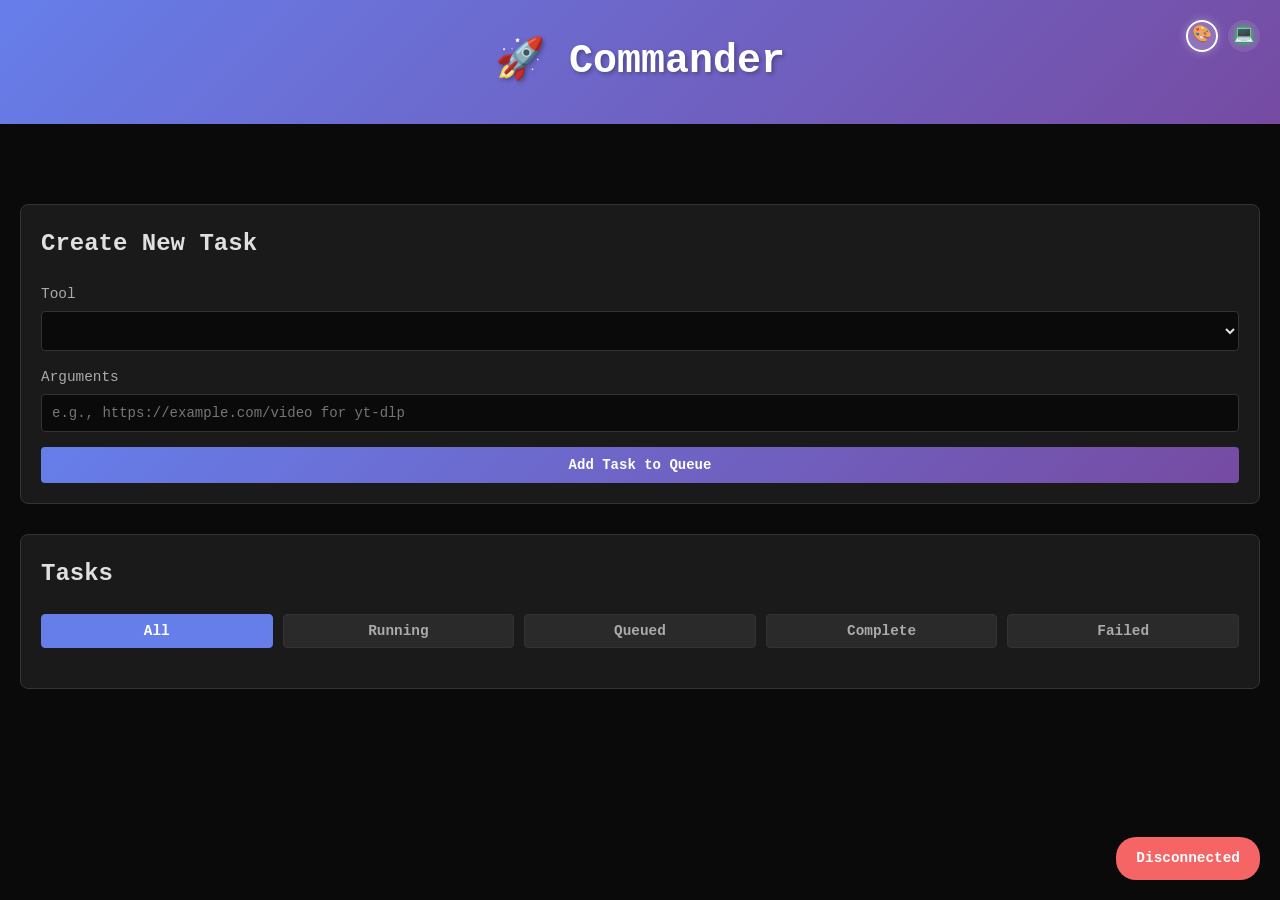
==== web/static/index.html @ 6e7896b5 "Gemini web refactor" ====
<!DOCTYPE html>
<html lang="en">
<head>
    <meta charset="UTF-8">
    <meta name="viewport" content="width=device-width, initial-scale=1.0">
    <title>Commander - CLI Tool Manager</title>
    <link rel="stylesheet" href="style.css">
</head>
<body>
    <header>
        <div class="theme-selector">
            <div class="theme-icon default active" data-theme="default" title="Default Theme">🎨</div>
            <div class="theme-icon terminal" data-theme="terminal" title="Terminal Theme">💻</div>
        </div>
        <h1>🚀 Commander</h1>
    </header>

    <div class="container">
        <div class="stats-grid" id="stats">
            <!-- Stats will be populated here -->
        </div>

        <div class="create-task">
            <h2 style="margin-bottom: 20px;">Create New Task</h2>
            <form id="taskForm">
                <div class="form-group">
                    <label for="tool">Tool</label>
                    <select id="tool" name="tool" required>
                        <!-- Options will be populated dynamically -->
                    </select>
                </div>
                <div class="form-group">
                    <label for="args">Arguments</label>
                    <input type="text" id="args" name="args" placeholder="e.g., https://example.com/video for yt-dlp">
                </div>
                <button type="submit">Add Task to Queue</button>
            </form>
        </div>

        <div class="tasks-container">
            <h2 style="margin-bottom: 20px;">Tasks</h2>
            <div class="task-filters">
                <button class="filter-btn active" data-filter="all">All</button>
                <button class="filter-btn" data-filter="running">Running</button>
                <button class="filter-btn" data-filter="queued">Queued</button>
                <button class="filter-btn" data-filter="complete">Complete</button>
                <button class="filter-btn" data-filter="failed">Failed</button>
            </div>
            <div class="task-list" id="taskList">
                <!-- Tasks will be populated here -->
            </div>
        </div>
    </div>

    <div class="connection-status disconnected" id="connectionStatus">
        Disconnected
    </div>

    <script src="/app.js"></script>
</body>
</html>
---- web/static/style.css ----
:root {
            --primary-bg: #0a0a0a;
            --secondary-bg: #1a1a1a;
            --tertiary-bg: #2a2a2a;
            --text-primary: #e0e0e0;
            --text-secondary: #aaa;
            --text-muted: #666;
            --accent-color: #667eea;
            --accent-secondary: #764ba2;
            --border-color: #333;
            --border-hover: #667eea;
            --terminal-green: #00ff00;
            --terminal-bg: #001100;
            --terminal-text: #00cc00;
            --terminal-bright: #00ff00;
        }

        [data-theme="terminal"] {
            --primary-bg: #000000;
            --secondary-bg: #001100;
            --tertiary-bg: #002200;
            --text-primary: #00ff00;
            --text-secondary: #00cc00;
            --text-muted: #008800;
            --accent-color: #00aa00;
            --accent-secondary: #008800;
            --border-color: #004400;
            --border-hover: #00cc00;
        }

        * {
            margin: 0;
            padding: 0;
            box-sizing: border-box;
        }

        body {
            font-family: 'Monaco', 'Courier New', monospace;
            background: var(--primary-bg);
            color: var(--text-primary);
            line-height: 1.6;
            position: relative;
        }

        body[data-theme="terminal"]::before {
            content: '';
            position: fixed;
            top: 0;
            left: 0;
            right: 0;
            bottom: 0;
            background: 
                repeating-linear-gradient(
                    0deg,
                    transparent,
                    transparent 2px,
                    rgba(0, 255, 0, 0.03) 2px,
                    rgba(0, 255, 0, 0.03) 4px
                );
            pointer-events: none;
            z-index: 1000;
        }

        body[data-theme="terminal"]::after {
            content: '';
            position: fixed;
            top: 0;
            left: 0;
            right: 0;
            bottom: 0;
            background: 
                radial-gradient(
                    ellipse at center,
                    rgba(0, 255, 0, 0.1) 0%,
                    rgba(0, 255, 0, 0.05) 40%,
                    transparent 70%
                );
            pointer-events: none;
            z-index: 999;
            animation: flicker 0.15s infinite linear alternate;
        }

        @keyframes flicker {
            0% { opacity: 0.97; }
            100% { opacity: 1; }
        }

        .container {
            max-width: 1400px;
            margin: 0 auto;
            padding: 20px;
        }

        header {
            background: linear-gradient(135deg, var(--accent-color) 0%, var(--accent-secondary) 100%);
            padding: 30px 0;
            margin-bottom: 30px;
            position: relative;
        }

        .theme-selector {
            position: absolute;
            top: 20px;
            right: 20px;
            display: flex;
            gap: 10px;
            z-index: 1001;
        }

        .theme-icon {
            width: 32px;
            height: 32px;
            border-radius: 50%;
            border: 2px solid transparent;
            cursor: pointer;
            display: flex;
            align-items: center;
            justify-content: center;
            font-size: 16px;
            transition: all 0.3s ease;
            background: rgba(255, 255, 255, 0.1);
            backdrop-filter: blur(10px);
        }

        .theme-icon:hover {
            transform: scale(1.1);
            border-color: rgba(255, 255, 255, 0.5);
        }

        .theme-icon.active {
            border-color: #ffffff;
            background: rgba(255, 255, 255, 0.2);
            box-shadow: 0 0 10px rgba(255, 255, 255, 0.3);
        }

        .theme-icon.default {
            color: #667eea;
        }

        .theme-icon.terminal {
            color: #00ff00;
            text-shadow: 0 0 5px #00ff00;
        }

        h1 {
            text-align: center;
            font-size: 2.5em;
            color: white;
            text-shadow: 2px 2px 4px rgba(0,0,0,0.3);
        }

        .stats-grid {
            display: grid;
            grid-template-columns: repeat(auto-fit, minmax(200px, 1fr));
            gap: 20px;
            margin-bottom: 30px;
        }

        .stat-card {
            background: var(--secondary-bg);
            border: 1px solid var(--border-color);
            border-radius: 8px;
            padding: 20px;
            text-align: center;
        }

        .stat-card h3 {
            color: var(--text-muted);
            font-size: 0.9em;
            text-transform: uppercase;
            margin-bottom: 10px;
        }

        .stat-value {
            font-size: 2em;
            font-weight: bold;
            color: var(--accent-color);
        }

        .create-task {
            background: var(--secondary-bg);
            border: 1px solid var(--border-color);
            border-radius: 8px;
            padding: 20px;
            margin-bottom: 30px;
        }

        .form-group {
            margin-bottom: 15px;
        }

        label {
            display: block;
            margin-bottom: 5px;
            color: var(--text-secondary);
            font-size: 0.9em;
        }

        select, input, button {
            width: 100%;
            padding: 10px;
            background: var(--primary-bg);
            border: 1px solid var(--border-color);
            border-radius: 4px;
            color: var(--text-primary);
            font-size: 14px;
            font-family: inherit;
        }

        select:focus, input:focus {
            outline: none;
            border-color: var(--border-hover);
            box-shadow: 0 0 5px rgba(0, 255, 0, 0.3);
        }

        button {
            background: linear-gradient(135deg, var(--accent-color) 0%, var(--accent-secondary) 100%);
            border: none;
            color: white;
            cursor: pointer;
            font-weight: bold;
            transition: transform 0.2s, box-shadow 0.2s;
        }

        button:hover {
            transform: translateY(-2px);
            box-shadow: 0 5px 15px rgba(102, 126, 234, 0.4);
        }

        button:active {
            transform: translateY(0);
        }

        .tasks-container {
            background: var(--secondary-bg);
            border: 1px solid var(--border-color);
            border-radius: 8px;
            padding: 20px;
        }

        .task-filters {
            display: flex;
            gap: 10px;
            margin-bottom: 20px;
        }

        .filter-btn {
            padding: 8px 16px;
            background: var(--tertiary-bg);
            border: 1px solid var(--border-color);
            border-radius: 4px;
            color: var(--text-secondary);
            cursor: pointer;
            font-size: 0.9em;
            transition: all 0.2s;
            font-family: inherit;
        }

        .filter-btn:hover {
            background: var(--border-color);
            color: var(--text-primary);
        }

        .filter-btn.active {
            background: var(--accent-color);
            border-color: var(--accent-color);
            color: white;
        }

        .task-list {
            max-height: 600px;
            overflow-y: auto;
        }

        .task-item {
            background: var(--primary-bg);
            border: 1px solid var(--border-color);
            border-radius: 6px;
            padding: 15px;
            margin-bottom: 15px;
            transition: all 0.3s;
        }

        .task-actions button {
            background: #f56565;
            color: white;
            border: none;
            padding: 5px 10px;
            border-radius: 4px;
            cursor: pointer;
            font-size: 0.8em;
            transition: background 0.2s;
        }

        .task-actions button:hover {
            background: #e53e3e;
        }

        .task-item:hover {
            border-color: var(--border-hover);
            box-shadow: 0 0 10px rgba(102, 126, 234, 0.2);
        }

        .task-header {
            display: flex;
            justify-content: space-between;
            align-items: center;
            margin-bottom: 10px;
        }

        .task-tool {
            background: var(--accent-color);
            color: white;
            padding: 2px 8px;
            border-radius: 4px;
            font-size: 0.85em;
            font-weight: bold;
        }

        .task-status {
            padding: 2px 8px;
            border-radius: 4px;
            font-size: 0.85em;
            font-weight: bold;
        }

        .status-queued { background: #4a5568; color: white; }
        .status-running { background: #3182ce; color: white; animation: pulse 2s infinite; }
        .status-complete { background: #48bb78; color: white; }
        .status-failed { background: #f56565; color: white; }
        .status-canceled { background: #ed8936; color: white; }

        @keyframes pulse {
            0%, 100% { opacity: 1; }
            50% { opacity: 0.7; }
        }

        .task-command {
            font-family: 'Monaco', 'Courier New', monospace;
            background: var(--tertiary-bg);
            padding: 8px;
            border-radius: 4px;
            margin: 10px 0;
            font-size: 0.9em;
            color: var(--accent-color);
            word-break: break-all;
        }

        .task-output {
            max-height: 200px;
            overflow-y: auto;
            background: var(--primary-bg);
            border: 1px solid var(--border-color);
            border-radius: 4px;
            padding: 10px;
            margin-top: 10px;
            font-family: 'Monaco', 'Courier New', monospace;
            font-size: 0.85em;
            line-height: 1.4;
        }

        .output-line {
            margin-bottom: 2px;
            white-space: pre-wrap;
        }

        .output-line.error {
            color: #f56565;
        }

        .connection-status {
            position: fixed;
            bottom: 20px;
            right: 20px;
            padding: 10px 20px;
            border-radius: 20px;
            font-size: 0.9em;
            font-weight: bold;
            transition: all 0.3s;
        }

        .connection-status.connected {
            background: #48bb78;
            color: white;
        }

        .connection-status.disconnected {
            background: #f56565;
            color: white;
        }

        ::-webkit-scrollbar {
            width: 8px;
            height: 8px;
        }

        ::-webkit-scrollbar-track {
            background: var(--secondary-bg);
        }

        ::-webkit-scrollbar-thumb {
            background: var(--border-color);
            border-radius: 4px;
        }

        ::-webkit-scrollbar-thumb:hover {
            background: var(--text-muted);
        }
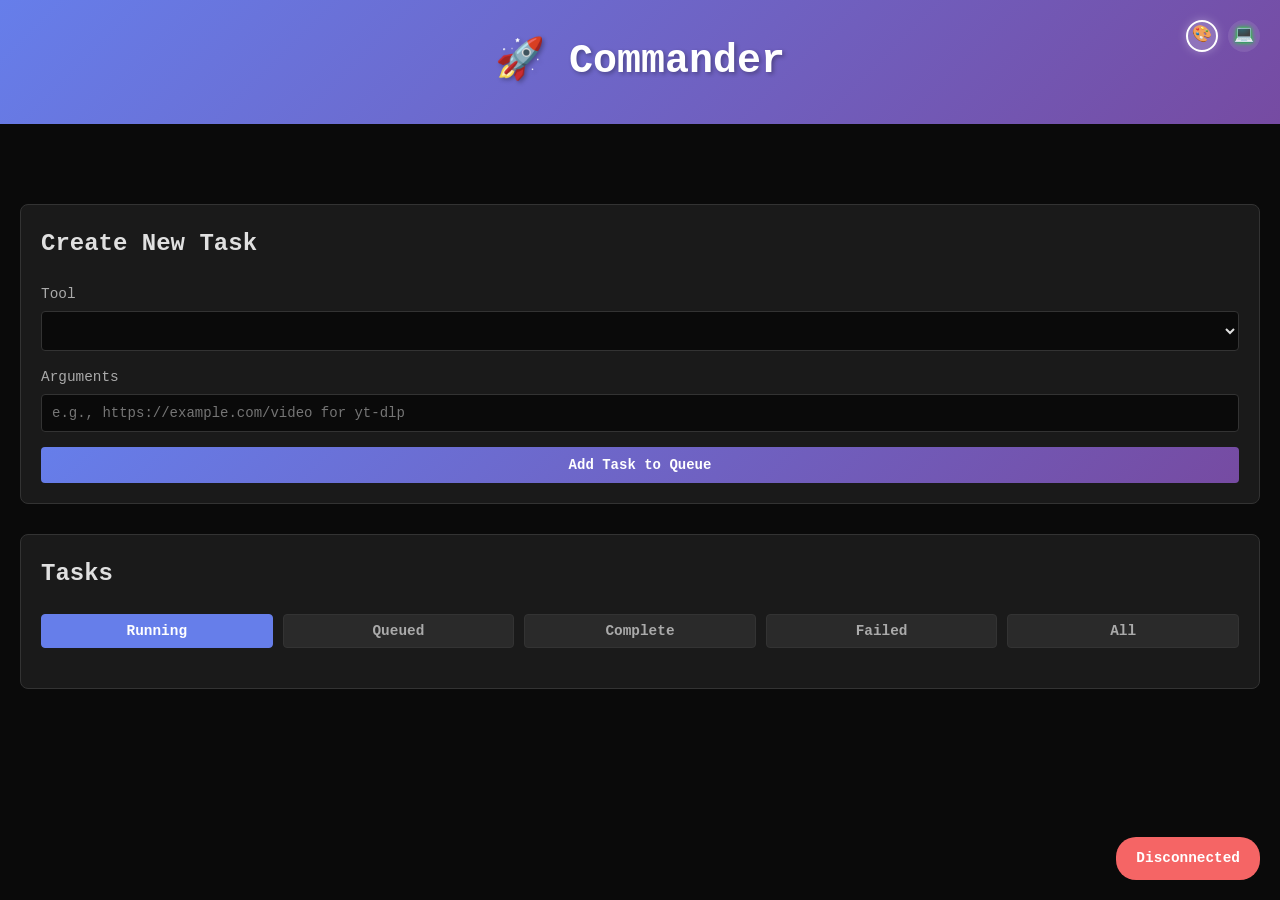
==== commit d9f92a9c: "Update task filter default to 'running' and enhance task creation notification" ====
--- a/web/static/index.html
+++ b/web/static/index.html
@@ -4,6 +4,7 @@
     <meta charset="UTF-8">
     <meta name="viewport" content="width=device-width, initial-scale=1.0">
     <title>Commander - CLI Tool Manager</title>
+    <link rel="icon" href="data:image/svg+xml,<svg xmlns=%22http://www.w3.org/2000/svg%22 viewBox=%220 0 100 100%22><text y=%22.9em%22 font-size=%2290%22>🚀</text></svg>">
     <link rel="stylesheet" href="style.css">
 </head>
 <body>
@@ -40,11 +41,11 @@
         <div class="tasks-container">
             <h2 style="margin-bottom: 20px;">Tasks</h2>
             <div class="task-filters">
-                <button class="filter-btn active" data-filter="all">All</button>
-                <button class="filter-btn" data-filter="running">Running</button>
+                <button class="filter-btn active" data-filter="running">Running</button>
                 <button class="filter-btn" data-filter="queued">Queued</button>
                 <button class="filter-btn" data-filter="complete">Complete</button>
                 <button class="filter-btn" data-filter="failed">Failed</button>
+                <button class="filter-btn" data-filter="all">All</button>
             </div>
             <div class="task-list" id="taskList">
                 <!-- Tasks will be populated here -->
@@ -56,6 +57,8 @@
         Disconnected
     </div>
 
+    <div class="notification-container" id="notificationContainer"></div>
+
     <script src="/app.js"></script>
 </body>
 </html>
--- a/web/static/style.css
+++ b/web/static/style.css
@@ -296,6 +296,40 @@
             background: #e53e3e;
         }
 
+        .notification-container {
+            position: fixed;
+            top: 20px;
+            right: 20px;
+            z-index: 1002;
+            display: flex;
+            flex-direction: column;
+            gap: 10px;
+        }
+
+        .notification {
+            background: #f56565;
+            color: white;
+            padding: 15px 20px;
+            border-radius: 8px;
+            box-shadow: 0 5px 15px rgba(0,0,0,0.3);
+            opacity: 0;
+            transform: translateX(100%);
+            transition: all 0.5s ease;
+        }
+
+        .notification.show {
+            opacity: 1;
+            transform: translateX(0);
+        }
+
+        .notification.error {
+            background: #f56565;
+        }
+
+        .notification.success {
+            background: #48bb78;
+        }
+
         .task-item:hover {
             border-color: var(--border-hover);
             box-shadow: 0 0 10px rgba(102, 126, 234, 0.2);
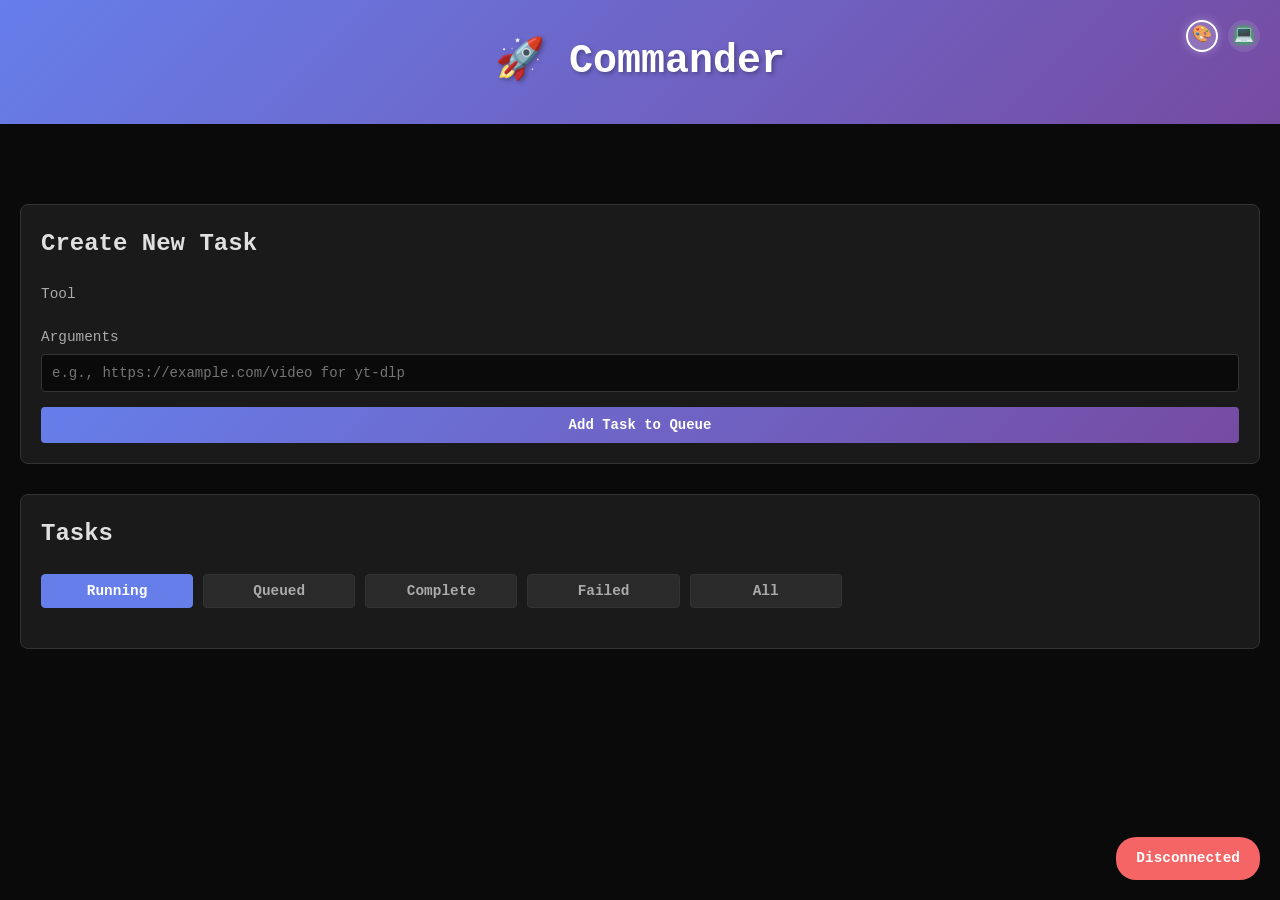
==== commit 1fd240a2: "Refactor tool selection to use buttons instead of a dropdown and update styles for better UI consist" ====
--- a/web/static/index.html
+++ b/web/static/index.html
@@ -25,10 +25,11 @@
             <h2 style="margin-bottom: 20px;">Create New Task</h2>
             <form id="taskForm">
                 <div class="form-group">
-                    <label for="tool">Tool</label>
-                    <select id="tool" name="tool" required>
-                        <!-- Options will be populated dynamically -->
-                    </select>
+                    <label>Tool</label>
+                    <div id="tool-buttons" class="tool-buttons">
+                        <!-- Tool buttons will be populated dynamically -->
+                    </div>
+                    <input type="hidden" id="tool" name="tool" required>
                 </div>
                 <div class="form-group">
                     <label for="args">Arguments</label>
--- a/web/static/style.css
+++ b/web/static/style.css
@@ -1,442 +1,507 @@
 :root {
-            --primary-bg: #0a0a0a;
-            --secondary-bg: #1a1a1a;
-            --tertiary-bg: #2a2a2a;
-            --text-primary: #e0e0e0;
-            --text-secondary: #aaa;
-            --text-muted: #666;
-            --accent-color: #667eea;
-            --accent-secondary: #764ba2;
-            --border-color: #333;
-            --border-hover: #667eea;
-            --terminal-green: #00ff00;
-            --terminal-bg: #001100;
-            --terminal-text: #00cc00;
-            --terminal-bright: #00ff00;
-        }
-
-        [data-theme="terminal"] {
-            --primary-bg: #000000;
-            --secondary-bg: #001100;
-            --tertiary-bg: #002200;
-            --text-primary: #00ff00;
-            --text-secondary: #00cc00;
-            --text-muted: #008800;
-            --accent-color: #00aa00;
-            --accent-secondary: #008800;
-            --border-color: #004400;
-            --border-hover: #00cc00;
-        }
-
-        * {
-            margin: 0;
-            padding: 0;
-            box-sizing: border-box;
-        }
-
-        body {
-            font-family: 'Monaco', 'Courier New', monospace;
-            background: var(--primary-bg);
-            color: var(--text-primary);
-            line-height: 1.6;
-            position: relative;
-        }
-
-        body[data-theme="terminal"]::before {
-            content: '';
-            position: fixed;
-            top: 0;
-            left: 0;
-            right: 0;
-            bottom: 0;
-            background: 
-                repeating-linear-gradient(
-                    0deg,
-                    transparent,
-                    transparent 2px,
-                    rgba(0, 255, 0, 0.03) 2px,
-                    rgba(0, 255, 0, 0.03) 4px
-                );
-            pointer-events: none;
-            z-index: 1000;
-        }
-
-        body[data-theme="terminal"]::after {
-            content: '';
-            position: fixed;
-            top: 0;
-            left: 0;
-            right: 0;
-            bottom: 0;
-            background: 
-                radial-gradient(
-                    ellipse at center,
-                    rgba(0, 255, 0, 0.1) 0%,
-                    rgba(0, 255, 0, 0.05) 40%,
-                    transparent 70%
-                );
-            pointer-events: none;
-            z-index: 999;
-            animation: flicker 0.15s infinite linear alternate;
-        }
-
-        @keyframes flicker {
-            0% { opacity: 0.97; }
-            100% { opacity: 1; }
-        }
-
-        .container {
-            max-width: 1400px;
-            margin: 0 auto;
-            padding: 20px;
-        }
-
-        header {
-            background: linear-gradient(135deg, var(--accent-color) 0%, var(--accent-secondary) 100%);
-            padding: 30px 0;
-            margin-bottom: 30px;
-            position: relative;
-        }
-
-        .theme-selector {
-            position: absolute;
-            top: 20px;
-            right: 20px;
-            display: flex;
-            gap: 10px;
-            z-index: 1001;
-        }
-
-        .theme-icon {
-            width: 32px;
-            height: 32px;
-            border-radius: 50%;
-            border: 2px solid transparent;
-            cursor: pointer;
-            display: flex;
-            align-items: center;
-            justify-content: center;
-            font-size: 16px;
-            transition: all 0.3s ease;
-            background: rgba(255, 255, 255, 0.1);
-            backdrop-filter: blur(10px);
-        }
-
-        .theme-icon:hover {
-            transform: scale(1.1);
-            border-color: rgba(255, 255, 255, 0.5);
-        }
-
-        .theme-icon.active {
-            border-color: #ffffff;
-            background: rgba(255, 255, 255, 0.2);
-            box-shadow: 0 0 10px rgba(255, 255, 255, 0.3);
-        }
-
-        .theme-icon.default {
-            color: #667eea;
-        }
-
-        .theme-icon.terminal {
-            color: #00ff00;
-            text-shadow: 0 0 5px #00ff00;
-        }
-
-        h1 {
-            text-align: center;
-            font-size: 2.5em;
-            color: white;
-            text-shadow: 2px 2px 4px rgba(0,0,0,0.3);
-        }
-
-        .stats-grid {
-            display: grid;
-            grid-template-columns: repeat(auto-fit, minmax(200px, 1fr));
-            gap: 20px;
-            margin-bottom: 30px;
-        }
-
-        .stat-card {
-            background: var(--secondary-bg);
-            border: 1px solid var(--border-color);
-            border-radius: 8px;
-            padding: 20px;
-            text-align: center;
-        }
-
-        .stat-card h3 {
-            color: var(--text-muted);
-            font-size: 0.9em;
-            text-transform: uppercase;
-            margin-bottom: 10px;
-        }
-
-        .stat-value {
-            font-size: 2em;
-            font-weight: bold;
-            color: var(--accent-color);
-        }
-
-        .create-task {
-            background: var(--secondary-bg);
-            border: 1px solid var(--border-color);
-            border-radius: 8px;
-            padding: 20px;
-            margin-bottom: 30px;
-        }
-
-        .form-group {
-            margin-bottom: 15px;
-        }
-
-        label {
-            display: block;
-            margin-bottom: 5px;
-            color: var(--text-secondary);
-            font-size: 0.9em;
-        }
-
-        select, input, button {
-            width: 100%;
-            padding: 10px;
-            background: var(--primary-bg);
-            border: 1px solid var(--border-color);
-            border-radius: 4px;
-            color: var(--text-primary);
-            font-size: 14px;
-            font-family: inherit;
-        }
-
-        select:focus, input:focus {
-            outline: none;
-            border-color: var(--border-hover);
-            box-shadow: 0 0 5px rgba(0, 255, 0, 0.3);
-        }
-
-        button {
-            background: linear-gradient(135deg, var(--accent-color) 0%, var(--accent-secondary) 100%);
-            border: none;
-            color: white;
-            cursor: pointer;
-            font-weight: bold;
-            transition: transform 0.2s, box-shadow 0.2s;
-        }
-
-        button:hover {
-            transform: translateY(-2px);
-            box-shadow: 0 5px 15px rgba(102, 126, 234, 0.4);
-        }
-
-        button:active {
-            transform: translateY(0);
-        }
-
-        .tasks-container {
-            background: var(--secondary-bg);
-            border: 1px solid var(--border-color);
-            border-radius: 8px;
-            padding: 20px;
-        }
-
-        .task-filters {
-            display: flex;
-            gap: 10px;
-            margin-bottom: 20px;
-        }
-
-        .filter-btn {
-            padding: 8px 16px;
-            background: var(--tertiary-bg);
-            border: 1px solid var(--border-color);
-            border-radius: 4px;
-            color: var(--text-secondary);
-            cursor: pointer;
-            font-size: 0.9em;
-            transition: all 0.2s;
-            font-family: inherit;
-        }
-
-        .filter-btn:hover {
-            background: var(--border-color);
-            color: var(--text-primary);
-        }
-
-        .filter-btn.active {
-            background: var(--accent-color);
-            border-color: var(--accent-color);
-            color: white;
-        }
-
-        .task-list {
-            max-height: 600px;
-            overflow-y: auto;
-        }
-
-        .task-item {
-            background: var(--primary-bg);
-            border: 1px solid var(--border-color);
-            border-radius: 6px;
-            padding: 15px;
-            margin-bottom: 15px;
-            transition: all 0.3s;
-        }
-
-        .task-actions button {
-            background: #f56565;
-            color: white;
-            border: none;
-            padding: 5px 10px;
-            border-radius: 4px;
-            cursor: pointer;
-            font-size: 0.8em;
-            transition: background 0.2s;
-        }
-
-        .task-actions button:hover {
-            background: #e53e3e;
-        }
-
-        .notification-container {
-            position: fixed;
-            top: 20px;
-            right: 20px;
-            z-index: 1002;
-            display: flex;
-            flex-direction: column;
-            gap: 10px;
-        }
-
-        .notification {
-            background: #f56565;
-            color: white;
-            padding: 15px 20px;
-            border-radius: 8px;
-            box-shadow: 0 5px 15px rgba(0,0,0,0.3);
-            opacity: 0;
-            transform: translateX(100%);
-            transition: all 0.5s ease;
-        }
-
-        .notification.show {
-            opacity: 1;
-            transform: translateX(0);
-        }
-
-        .notification.error {
-            background: #f56565;
-        }
-
-        .notification.success {
-            background: #48bb78;
-        }
-
-        .task-item:hover {
-            border-color: var(--border-hover);
-            box-shadow: 0 0 10px rgba(102, 126, 234, 0.2);
-        }
-
-        .task-header {
-            display: flex;
-            justify-content: space-between;
-            align-items: center;
-            margin-bottom: 10px;
-        }
-
-        .task-tool {
-            background: var(--accent-color);
-            color: white;
-            padding: 2px 8px;
-            border-radius: 4px;
-            font-size: 0.85em;
-            font-weight: bold;
-        }
-
-        .task-status {
-            padding: 2px 8px;
-            border-radius: 4px;
-            font-size: 0.85em;
-            font-weight: bold;
-        }
-
-        .status-queued { background: #4a5568; color: white; }
-        .status-running { background: #3182ce; color: white; animation: pulse 2s infinite; }
-        .status-complete { background: #48bb78; color: white; }
-        .status-failed { background: #f56565; color: white; }
-        .status-canceled { background: #ed8936; color: white; }
-
-        @keyframes pulse {
-            0%, 100% { opacity: 1; }
-            50% { opacity: 0.7; }
-        }
-
-        .task-command {
-            font-family: 'Monaco', 'Courier New', monospace;
-            background: var(--tertiary-bg);
-            padding: 8px;
-            border-radius: 4px;
-            margin: 10px 0;
-            font-size: 0.9em;
-            color: var(--accent-color);
-            word-break: break-all;
-        }
-
-        .task-output {
-            max-height: 200px;
-            overflow-y: auto;
-            background: var(--primary-bg);
-            border: 1px solid var(--border-color);
-            border-radius: 4px;
-            padding: 10px;
-            margin-top: 10px;
-            font-family: 'Monaco', 'Courier New', monospace;
-            font-size: 0.85em;
-            line-height: 1.4;
-        }
-
-        .output-line {
-            margin-bottom: 2px;
-            white-space: pre-wrap;
-        }
-
-        .output-line.error {
-            color: #f56565;
-        }
-
-        .connection-status {
-            position: fixed;
-            bottom: 20px;
-            right: 20px;
-            padding: 10px 20px;
-            border-radius: 20px;
-            font-size: 0.9em;
-            font-weight: bold;
-            transition: all 0.3s;
-        }
-
-        .connection-status.connected {
-            background: #48bb78;
-            color: white;
-        }
-
-        .connection-status.disconnected {
-            background: #f56565;
-            color: white;
-        }
-
-        ::-webkit-scrollbar {
-            width: 8px;
-            height: 8px;
-        }
-
-        ::-webkit-scrollbar-track {
-            background: var(--secondary-bg);
-        }
-
-        ::-webkit-scrollbar-thumb {
-            background: var(--border-color);
-            border-radius: 4px;
-        }
-
-        ::-webkit-scrollbar-thumb:hover {
-            background: var(--text-muted);
-        }+  --primary-bg: #0a0a0a;
+  --secondary-bg: #1a1a1a;
+  --tertiary-bg: #2a2a2a;
+  --text-primary: #e0e0e0;
+  --text-secondary: #aaa;
+  --text-muted: #666;
+  --accent-color: #667eea;
+  --accent-secondary: #764ba2;
+  --border-color: #333;
+  --border-hover: #667eea;
+  --terminal-green: #00ff00;
+  --terminal-bg: #001100;
+  --terminal-text: #00cc00;
+  --terminal-bright: #00ff00;
+}
+
+[data-theme="terminal"] {
+  --primary-bg: #000000;
+  --secondary-bg: #001100;
+  --tertiary-bg: #002200;
+  --text-primary: #00ff00;
+  --text-secondary: #00cc00;
+  --text-muted: #008800;
+  --accent-color: #00aa00;
+  --accent-secondary: #008800;
+  --border-color: #004400;
+  --border-hover: #00cc00;
+}
+
+* {
+  margin: 0;
+  padding: 0;
+  box-sizing: border-box;
+}
+
+body {
+  font-family: "Monaco", "Courier New", monospace;
+  background: var(--primary-bg);
+  color: var(--text-primary);
+  line-height: 1.6;
+  position: relative;
+}
+
+body[data-theme="terminal"]::before {
+  content: "";
+  position: fixed;
+  top: 0;
+  left: 0;
+  right: 0;
+  bottom: 0;
+  background: repeating-linear-gradient(
+    0deg,
+    transparent,
+    transparent 2px,
+    rgba(0, 255, 0, 0.03) 2px,
+    rgba(0, 255, 0, 0.03) 4px
+  );
+  pointer-events: none;
+  z-index: 1000;
+}
+
+body[data-theme="terminal"]::after {
+  content: "";
+  position: fixed;
+  top: 0;
+  left: 0;
+  right: 0;
+  bottom: 0;
+  background: radial-gradient(
+    ellipse at center,
+    rgba(0, 255, 0, 0.1) 0%,
+    rgba(0, 255, 0, 0.05) 40%,
+    transparent 70%
+  );
+  pointer-events: none;
+  z-index: 999;
+  animation: flicker 0.15s infinite linear alternate;
+}
+
+@keyframes flicker {
+  0% {
+    opacity: 0.97;
+  }
+  100% {
+    opacity: 1;
+  }
+}
+
+.container {
+  max-width: 1400px;
+  margin: 0 auto;
+  padding: 20px;
+}
+
+header {
+  background: linear-gradient(
+    135deg,
+    var(--accent-color) 0%,
+    var(--accent-secondary) 100%
+  );
+  padding: 30px 0;
+  margin-bottom: 30px;
+  position: relative;
+}
+
+.theme-selector {
+  position: absolute;
+  top: 20px;
+  right: 20px;
+  display: flex;
+  gap: 10px;
+  z-index: 1001;
+}
+
+.theme-icon {
+  width: 32px;
+  height: 32px;
+  border-radius: 50%;
+  border: 2px solid transparent;
+  cursor: pointer;
+  display: flex;
+  align-items: center;
+  justify-content: center;
+  font-size: 16px;
+  transition: all 0.3s ease;
+  background: rgba(255, 255, 255, 0.1);
+  backdrop-filter: blur(10px);
+}
+
+.theme-icon:hover {
+  transform: scale(1.1);
+  border-color: rgba(255, 255, 255, 0.5);
+}
+
+.theme-icon.active {
+  border-color: #ffffff;
+  background: rgba(255, 255, 255, 0.2);
+  box-shadow: 0 0 10px rgba(255, 255, 255, 0.3);
+}
+
+.theme-icon.default {
+  color: #667eea;
+}
+
+.theme-icon.terminal {
+  color: #00ff00;
+  text-shadow: 0 0 5px #00ff00;
+}
+
+h1 {
+  text-align: center;
+  font-size: 2.5em;
+  color: white;
+  text-shadow: 2px 2px 4px rgba(0, 0, 0, 0.3);
+}
+
+.stats-grid {
+  display: grid;
+  grid-template-columns: repeat(auto-fit, minmax(200px, 1fr));
+  gap: 20px;
+  margin-bottom: 30px;
+}
+
+.stat-card {
+  background: var(--secondary-bg);
+  border: 1px solid var(--border-color);
+  border-radius: 8px;
+  padding: 20px;
+  text-align: center;
+}
+
+.stat-card h3 {
+  color: var(--text-muted);
+  font-size: 0.9em;
+  text-transform: uppercase;
+  margin-bottom: 10px;
+}
+
+.stat-value {
+  font-size: 2em;
+  font-weight: bold;
+  color: var(--accent-color);
+}
+
+.create-task {
+  background: var(--secondary-bg);
+  border: 1px solid var(--border-color);
+  border-radius: 8px;
+  padding: 20px;
+  margin-bottom: 30px;
+}
+
+.form-group {
+  margin-bottom: 15px;
+}
+
+label {
+  display: block;
+  margin-bottom: 5px;
+  color: var(--text-secondary);
+  font-size: 0.9em;
+}
+
+input,
+button {
+  width: 100%;
+  padding: 10px;
+  background: var(--primary-bg);
+  border: 1px solid var(--border-color);
+  border-radius: 4px;
+  color: var(--text-primary);
+  font-size: 14px;
+  font-family: inherit;
+}
+
+input:focus {
+  outline: none;
+  border-color: var(--border-hover);
+  box-shadow: 0 0 5px rgba(0, 255, 0, 0.3);
+}
+
+button {
+  background: linear-gradient(
+    135deg,
+    var(--accent-color) 0%,
+    var(--accent-secondary) 100%
+  );
+  border: none;
+  color: white;
+  cursor: pointer;
+  font-weight: bold;
+  transition: transform 0.2s, box-shadow 0.2s;
+}
+
+button:hover {
+  transform: translateY(-2px);
+  box-shadow: 0 5px 15px rgba(102, 126, 234, 0.4);
+}
+
+button:active {
+  transform: translateY(0);
+}
+
+.tasks-container {
+  background: var(--secondary-bg);
+  border: 1px solid var(--border-color);
+  border-radius: 8px;
+  padding: 20px;
+}
+
+.task-filters,
+.tool-buttons {
+  display: flex;
+  gap: 10px;
+  margin-bottom: 20px;
+  flex-wrap: wrap;
+}
+
+.tool-buttons {
+  margin-bottom: 10px;
+}
+
+.filter-btn,
+.tool-btn {
+  padding: 8px 16px;
+  background: var(--tertiary-bg);
+  border: 1px solid var(--border-color);
+  border-radius: 4px;
+  color: var(--text-secondary);
+  cursor: pointer;
+  font-size: 0.9em;
+  transition: all 0.2s;
+  font-family: inherit;
+}
+
+.filter-btn {
+  width: 20ex;
+  text-align: center;
+}
+
+.tool-btn {
+  width: auto;
+}
+
+.filter-btn:hover,
+.tool-btn:hover {
+  background: var(--border-color);
+  color: var(--text-primary);
+  transform: none;
+  box-shadow: none;
+}
+
+.filter-btn.active,
+.tool-btn.active {
+  background: var(--accent-color);
+  border-color: var(--accent-color);
+  color: white;
+}
+
+.task-list {
+  max-height: 600px;
+  overflow-y: auto;
+}
+
+.task-item {
+  background: var(--primary-bg);
+  border: 1px solid var(--border-color);
+  border-radius: 6px;
+  padding: 15px;
+  margin-bottom: 15px;
+  transition: all 0.3s;
+}
+
+.task-actions button {
+  background: #f56565;
+  color: white;
+  border: none;
+  padding: 5px 10px;
+  border-radius: 4px;
+  cursor: pointer;
+  font-size: 0.8em;
+  transition: background 0.2s;
+  width: auto;
+}
+
+.task-actions button:hover {
+  background: #e53e3e;
+  transform: none;
+  box-shadow: none;
+}
+
+.notification-container {
+  position: fixed;
+  top: 20px;
+  right: 20px;
+  z-index: 1002;
+  display: flex;
+  flex-direction: column;
+  gap: 10px;
+}
+
+.notification {
+  background: #f56565;
+  color: white;
+  padding: 15px 20px;
+  border-radius: 8px;
+  box-shadow: 0 5px 15px rgba(0, 0, 0, 0.3);
+  opacity: 0;
+  transform: translateX(100%);
+  transition: all 0.5s ease;
+}
+
+.notification.show {
+  opacity: 1;
+  transform: translateX(0);
+}
+
+.notification.error {
+  background: #f56565;
+}
+
+.notification.success {
+  background: #48bb78;
+}
+
+.task-item:hover {
+  border-color: var(--border-hover);
+  box-shadow: 0 0 10px rgba(102, 126, 234, 0.2);
+}
+
+.task-header {
+  display: flex;
+  justify-content: space-between;
+  align-items: center;
+  margin-bottom: 10px;
+}
+
+.task-tool {
+  background: var(--accent-color);
+  color: white;
+  padding: 2px 8px;
+  border-radius: 4px;
+  font-size: 0.85em;
+  font-weight: bold;
+}
+
+.task-status {
+  padding: 2px 8px;
+  border-radius: 4px;
+  font-size: 0.85em;
+  font-weight: bold;
+}
+
+.status-queued {
+  background: #4a5568;
+  color: white;
+}
+.status-running {
+  background: #3182ce;
+  color: white;
+  animation: pulse 2s infinite;
+}
+.status-complete {
+  background: #48bb78;
+  color: white;
+}
+.status-failed {
+  background: #f56565;
+  color: white;
+}
+.status-canceled {
+  background: #ed8936;
+  color: white;
+}
+
+@keyframes pulse {
+  0%,
+  100% {
+    opacity: 1;
+  }
+  50% {
+    opacity: 0.7;
+  }
+}
+
+.task-command {
+  font-family: "Monaco", "Courier New", monospace;
+  background: var(--tertiary-bg);
+  padding: 8px;
+  border-radius: 4px;
+  margin: 10px 0;
+  font-size: 0.9em;
+  color: var(--accent-color);
+  word-break: break-all;
+}
+
+.task-output {
+  max-height: 200px;
+  overflow-y: auto;
+  background: var(--primary-bg);
+  border: 1px solid var(--border-color);
+  border-radius: 4px;
+  padding: 10px;
+  margin-top: 10px;
+  font-family: "Monaco", "Courier New", monospace;
+  font-size: 0.85em;
+  line-height: 1.4;
+}
+
+.output-line {
+  margin-bottom: 2px;
+  white-space: pre-wrap;
+}
+
+.output-line.error {
+  color: #f56565;
+}
+
+.connection-status {
+  position: fixed;
+  bottom: 20px;
+  right: 20px;
+  padding: 10px 20px;
+  border-radius: 20px;
+  font-size: 0.9em;
+  font-weight: bold;
+  transition: all 0.3s;
+}
+
+.connection-status.connected {
+  background: #48bb78;
+  color: white;
+}
+
+.connection-status.disconnected {
+  background: #f56565;
+  color: white;
+}
+
+::-webkit-scrollbar {
+  width: 8px;
+  height: 8px;
+}
+
+::-webkit-scrollbar-track {
+  background: var(--secondary-bg);
+}
+
+::-webkit-scrollbar-thumb {
+  background: var(--border-color);
+  border-radius: 4px;
+}
+
+::-webkit-scrollbar-thumb:hover {
+  background: var(--text-muted);
+}
+
+@media (max-width: 768px) {
+  .stats-grid {
+    grid-template-columns: 1fr;
+  }
+  .task-filters,
+  .tool-buttons {
+    flex-wrap: wrap;
+  }
+}
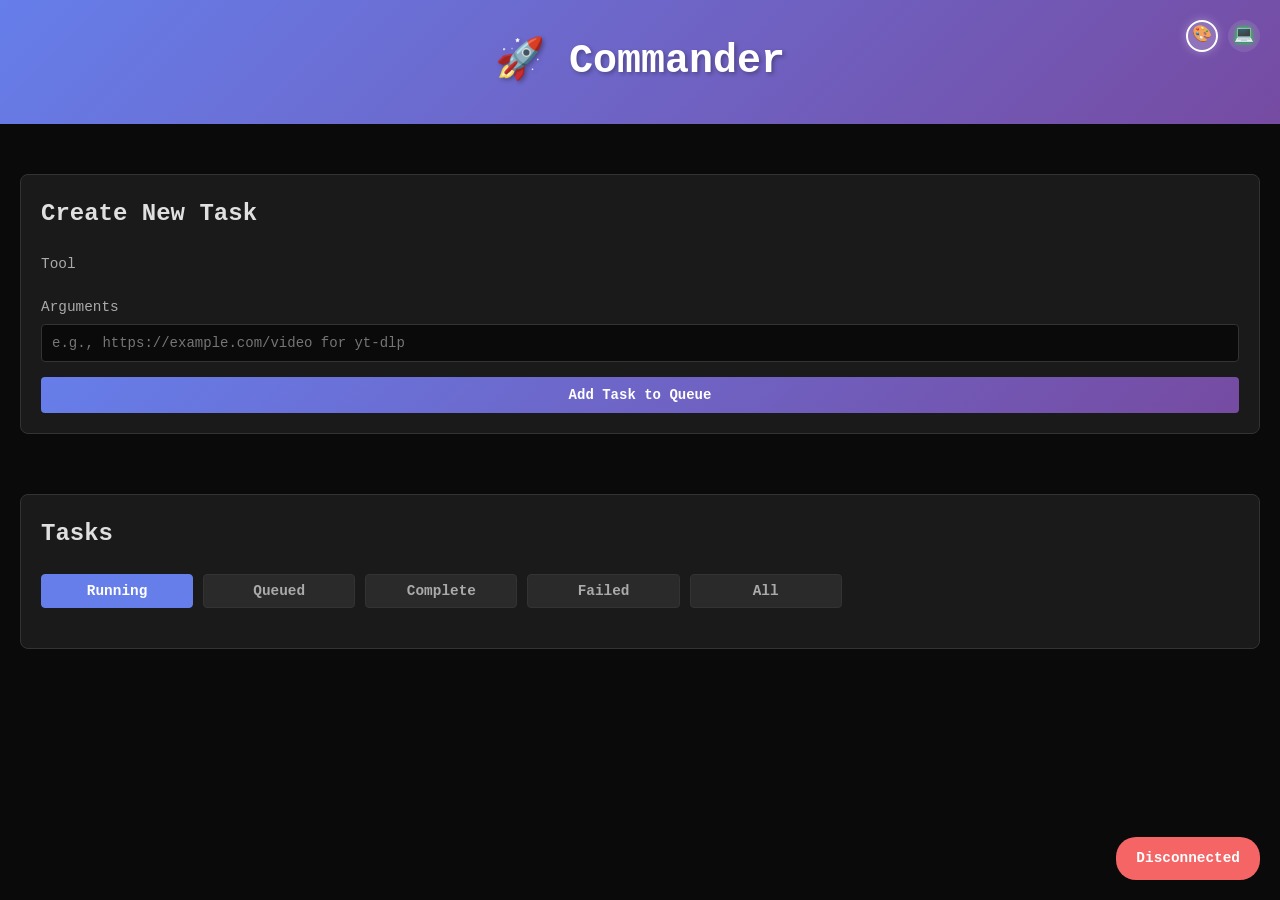
==== commit c215cf96: "Refactor HTML structure for improved readability and consistency in the task creation section" ====
--- a/web/static/index.html
+++ b/web/static/index.html
@@ -1,65 +1,87 @@
 <!DOCTYPE html>
 <html lang="en">
-<head>
-    <meta charset="UTF-8">
-    <meta name="viewport" content="width=device-width, initial-scale=1.0">
+  <head>
+    <meta charset="UTF-8" />
+    <meta name="viewport" content="width=device-width, initial-scale=1.0" />
     <title>Commander - CLI Tool Manager</title>
-    <link rel="icon" href="data:image/svg+xml,<svg xmlns=%22http://www.w3.org/2000/svg%22 viewBox=%220 0 100 100%22><text y=%22.9em%22 font-size=%2290%22>🚀</text></svg>">
-    <link rel="stylesheet" href="style.css">
-</head>
-<body>
+    <link
+      rel="icon"
+      href="data:image/svg+xml,<svg xmlns=%22http://www.w3.org/2000/svg%22 viewBox=%220 0 100 100%22><text y=%22.9em%22 font-size=%2290%22>🚀</text></svg>"
+    />
+    <link rel="stylesheet" href="style.css" />
+  </head>
+  <body>
     <header>
-        <div class="theme-selector">
-            <div class="theme-icon default active" data-theme="default" title="Default Theme">🎨</div>
-            <div class="theme-icon terminal" data-theme="terminal" title="Terminal Theme">💻</div>
+      <div class="theme-selector">
+        <div
+          class="theme-icon default active"
+          data-theme="default"
+          title="Default Theme"
+        >
+          🎨
         </div>
-        <h1>🚀 Commander</h1>
+        <div
+          class="theme-icon terminal"
+          data-theme="terminal"
+          title="Terminal Theme"
+        >
+          💻
+        </div>
+      </div>
+      <h1>🚀 Commander</h1>
     </header>
 
     <div class="container">
-        <div class="stats-grid" id="stats">
-            <!-- Stats will be populated here -->
+      <div class="create-task">
+        <h2 style="margin-bottom: 20px">Create New Task</h2>
+        <form id="taskForm">
+          <div class="form-group">
+            <label>Tool</label>
+            <div id="tool-buttons" class="tool-buttons">
+              <!-- Tool buttons will be populated dynamically -->
+            </div>
+            <input type="hidden" id="tool" name="tool" required />
+          </div>
+          <div class="form-group">
+            <label for="args">Arguments</label>
+            <input
+              type="text"
+              id="args"
+              name="args"
+              placeholder="e.g., https://example.com/video for yt-dlp"
+            />
+          </div>
+          <button type="submit">Add Task to Queue</button>
+        </form>
+      </div>
+
+      <div class="stats-grid" id="stats">
+        <!-- Stats will be populated here -->
+      </div>
+
+      <div class="tasks-container">
+        <h2 style="margin-bottom: 20px">Tasks</h2>
+        <div class="task-filters">
+          <button class="filter-btn active" data-filter="running">
+            Running
+          </button>
+          <button class="filter-btn" data-filter="queued">Queued</button>
+          <button class="filter-btn" data-filter="complete">Complete</button>
+          <button class="filter-btn" data-filter="failed">Failed</button>
+          <button class="filter-btn" data-filter="all">All</button>
         </div>
-
-        <div class="create-task">
-            <h2 style="margin-bottom: 20px;">Create New Task</h2>
-            <form id="taskForm">
-                <div class="form-group">
-                    <label>Tool</label>
-                    <div id="tool-buttons" class="tool-buttons">
-                        <!-- Tool buttons will be populated dynamically -->
-                    </div>
-                    <input type="hidden" id="tool" name="tool" required>
-                </div>
-                <div class="form-group">
-                    <label for="args">Arguments</label>
-                    <input type="text" id="args" name="args" placeholder="e.g., https://example.com/video for yt-dlp">
-                </div>
-                <button type="submit">Add Task to Queue</button>
-            </form>
+        <div class="task-list" id="taskList">
+          <!-- Tasks will be populated here -->
         </div>
-
-        <div class="tasks-container">
-            <h2 style="margin-bottom: 20px;">Tasks</h2>
-            <div class="task-filters">
-                <button class="filter-btn active" data-filter="running">Running</button>
-                <button class="filter-btn" data-filter="queued">Queued</button>
-                <button class="filter-btn" data-filter="complete">Complete</button>
-                <button class="filter-btn" data-filter="failed">Failed</button>
-                <button class="filter-btn" data-filter="all">All</button>
-            </div>
-            <div class="task-list" id="taskList">
-                <!-- Tasks will be populated here -->
-            </div>
-        </div>
+      </div>
     </div>
 
     <div class="connection-status disconnected" id="connectionStatus">
-        Disconnected
+      Disconnected
     </div>
 
     <div class="notification-container" id="notificationContainer"></div>
 
     <script src="/app.js"></script>
-</body>
+  </body>
 </html>
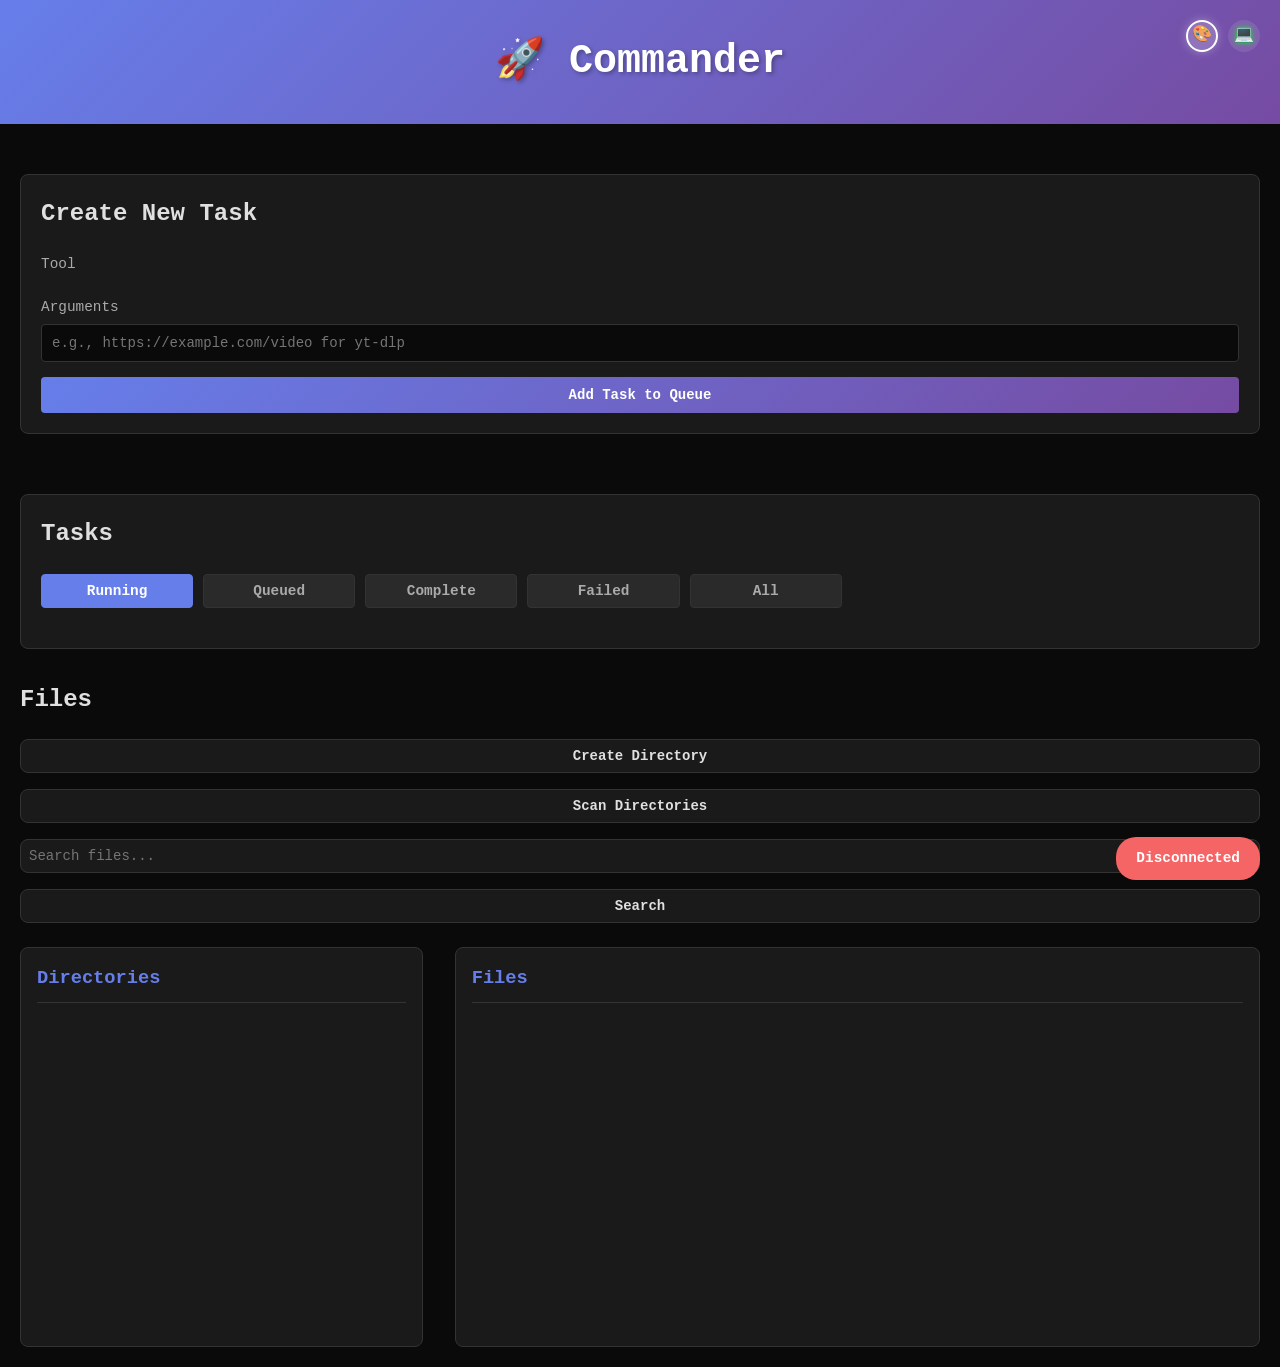
==== commit 206892bb: "feat: Add comprehensive file management integration for Phase 1 Implements Phase 1 of file managemen" ====
--- a/web/static/index.html
+++ b/web/static/index.html
@@ -74,6 +74,32 @@
           <!-- Tasks will be populated here -->
         </div>
       </div>
+
+      <div class="files-container">
+        <h2 style="margin-bottom: 20px">Files</h2>
+        <div class="files-actions">
+          <button id="createDirectoryBtn">Create Directory</button>
+          <button id="scanDirectoriesBtn">Scan Directories</button>
+          <input type="text" id="fileSearchInput" placeholder="Search files..." />
+          <button id="fileSearchBtn">Search</button>
+        </div>
+        
+        <div class="files-content">
+          <div class="directories-panel">
+            <h3>Directories</h3>
+            <div id="directoriesList" class="directories-list">
+              <!-- Directories will be populated here -->
+            </div>
+          </div>
+          
+          <div class="files-panel">
+            <h3>Files</h3>
+            <div id="filesList" class="files-list">
+              <!-- Files will be populated here -->
+            </div>
+          </div>
+        </div>
+      </div>
     </div>
 
     <div class="connection-status disconnected" id="connectionStatus">
@@ -82,6 +108,41 @@
 
     <div class="notification-container" id="notificationContainer"></div>
 
+    <!-- Directory Creation Modal -->
+    <div id="directoryModal" class="modal" style="display: none;">
+      <div class="modal-content">
+        <span class="close">&times;</span>
+        <h3>Create New Directory</h3>
+        <form id="directoryForm">
+          <div class="form-group">
+            <label for="directoryName">Name</label>
+            <input type="text" id="directoryName" name="name" required placeholder="Directory name" />
+          </div>
+          <div class="form-group">
+            <label for="directoryPath">Path</label>
+            <input type="text" id="directoryPath" name="path" required placeholder="/path/to/directory" />
+          </div>
+          <div class="form-group">
+            <label for="directoryTool">Tool (optional)</label>
+            <select id="directoryTool" name="tool">
+              <option value="">All tools</option>
+              <!-- Tool options will be populated dynamically -->
+            </select>
+          </div>
+          <div class="form-group">
+            <label>
+              <input type="checkbox" id="isDefaultDirectory" name="defaultDir" />
+              Default directory
+            </label>
+          </div>
+          <div class="form-actions">
+            <button type="button" class="cancel-btn">Cancel</button>
+            <button type="submit">Create Directory</button>
+          </div>
+        </form>
+      </div>
+    </div>
+
     <script src="/app.js"></script>
   </body>
 </html>
--- a/web/static/style.css
+++ b/web/static/style.css
@@ -90,7 +90,7 @@
 .container {
   max-width: 1400px;
   margin: 0 auto;
-  padding: 20px;
+  padding: 1.25rem;
 }
 
 header {
@@ -99,17 +99,17 @@
     var(--accent-color) 0%,
     var(--accent-secondary) 100%
   );
-  padding: 30px 0;
-  margin-bottom: 30px;
+  padding: 1.875rem 0;
+  margin-bottom: 1.875rem;
   position: relative;
 }
 
 .theme-selector {
   position: absolute;
-  top: 20px;
-  right: 20px;
-  display: flex;
-  gap: 10px;
+  top: 1.25rem;
+  right: 1.25rem;
+  display: flex;
+  gap: 0.625rem;
   z-index: 1001;
 }
 
@@ -122,7 +122,7 @@
   display: flex;
   align-items: center;
   justify-content: center;
-  font-size: 16px;
+  font-size: 1rem;
   transition: all 0.3s ease;
   background: rgba(255, 255, 255, 0.1);
   backdrop-filter: blur(10px);
@@ -157,16 +157,16 @@
 
 .stats-grid {
   display: grid;
-  grid-template-columns: repeat(auto-fit, minmax(200px, 1fr));
-  gap: 20px;
-  margin-bottom: 30px;
+  grid-template-columns: repeat(auto-fit, minmax(12.5rem, 1fr));
+  gap: 1.25rem;
+  margin-bottom: 1.875rem;
 }
 
 .stat-card {
   background: var(--secondary-bg);
   border: 1px solid var(--border-color);
-  border-radius: 8px;
-  padding: 20px;
+  border-radius: 0.5rem;
+  padding: 1.25rem;
   text-align: center;
 }
 
@@ -174,7 +174,7 @@
   color: var(--text-muted);
   font-size: 0.9em;
   text-transform: uppercase;
-  margin-bottom: 10px;
+  margin-bottom: 0.625rem;
 }
 
 .stat-value {
@@ -186,18 +186,18 @@
 .create-task {
   background: var(--secondary-bg);
   border: 1px solid var(--border-color);
-  border-radius: 8px;
-  padding: 20px;
-  margin-bottom: 30px;
+  border-radius: 0.5rem;
+  padding: 1.25rem;
+  margin-bottom: 1.875rem;
 }
 
 .form-group {
-  margin-bottom: 15px;
+  margin-bottom: 0.9375rem;
 }
 
 label {
   display: block;
-  margin-bottom: 5px;
+  margin-bottom: 0.3125rem;
   color: var(--text-secondary);
   font-size: 0.9em;
 }
@@ -205,12 +205,12 @@
 input,
 button {
   width: 100%;
-  padding: 10px;
+  padding: 0.625rem;
   background: var(--primary-bg);
   border: 1px solid var(--border-color);
-  border-radius: 4px;
+  border-radius: 0.25rem;
   color: var(--text-primary);
-  font-size: 14px;
+  font-size: 0.875rem;
   font-family: inherit;
 }
 
@@ -245,28 +245,28 @@
 .tasks-container {
   background: var(--secondary-bg);
   border: 1px solid var(--border-color);
-  border-radius: 8px;
-  padding: 20px;
+  border-radius: 0.5rem;
+  padding: 1.25rem;
 }
 
 .task-filters,
 .tool-buttons {
   display: flex;
-  gap: 10px;
-  margin-bottom: 20px;
+  gap: 0.625rem;
+  margin-bottom: 1.25rem;
   flex-wrap: wrap;
 }
 
 .tool-buttons {
-  margin-bottom: 10px;
+  margin-bottom: 0.625rem;
 }
 
 .filter-btn,
 .tool-btn {
-  padding: 8px 16px;
+  padding: 0.5rem 1rem;
   background: var(--tertiary-bg);
   border: 1px solid var(--border-color);
-  border-radius: 4px;
+  border-radius: 0.25rem;
   color: var(--text-secondary);
   cursor: pointer;
   font-size: 0.9em;
@@ -299,16 +299,16 @@
 }
 
 .task-list {
-  max-height: 600px;
+  max-height: 37.5rem;
   overflow-y: auto;
 }
 
 .task-item {
   background: var(--primary-bg);
   border: 1px solid var(--border-color);
-  border-radius: 6px;
-  padding: 15px;
-  margin-bottom: 15px;
+  border-radius: 0.375rem;
+  padding: 0.9375rem;
+  margin-bottom: 0.9375rem;
   transition: all 0.3s;
 }
 
@@ -316,8 +316,8 @@
   background: #f56565;
   color: white;
   border: none;
-  padding: 5px 10px;
-  border-radius: 4px;
+  padding: 0.3125rem 0.625rem;
+  border-radius: 0.25rem;
   cursor: pointer;
   font-size: 0.8em;
   transition: background 0.2s;
@@ -332,19 +332,19 @@
 
 .notification-container {
   position: fixed;
-  top: 20px;
-  right: 20px;
+  top: 1.25rem;
+  right: 1.25rem;
   z-index: 1002;
   display: flex;
   flex-direction: column;
-  gap: 10px;
+  gap: 0.625rem;
 }
 
 .notification {
   background: #f56565;
   color: white;
-  padding: 15px 20px;
-  border-radius: 8px;
+  padding: 0.9375rem 1.25rem;
+  border-radius: 0.5rem;
   box-shadow: 0 5px 15px rgba(0, 0, 0, 0.3);
   opacity: 0;
   transform: translateX(100%);
@@ -373,21 +373,21 @@
   display: flex;
   justify-content: space-between;
   align-items: center;
-  margin-bottom: 10px;
+  margin-bottom: 0.625rem;
 }
 
 .task-tool {
   background: var(--accent-color);
   color: white;
-  padding: 2px 8px;
-  border-radius: 4px;
+  padding: 0.125rem 0.5rem;
+  border-radius: 0.25rem;
   font-size: 0.85em;
   font-weight: bold;
 }
 
 .task-status {
-  padding: 2px 8px;
-  border-radius: 4px;
+  padding: 0.125rem 0.5rem;
+  border-radius: 0.25rem;
   font-size: 0.85em;
   font-weight: bold;
 }
@@ -427,29 +427,29 @@
 .task-command {
   font-family: "Monaco", "Courier New", monospace;
   background: var(--tertiary-bg);
-  padding: 8px;
-  border-radius: 4px;
-  margin: 10px 0;
+  padding: 0.5rem;
+  border-radius: 0.25rem;
+  margin: 0.625rem 0;
   font-size: 0.9em;
   color: var(--accent-color);
   word-break: break-all;
 }
 
 .task-output {
-  max-height: 200px;
+  max-height: 12.5rem;
   overflow-y: auto;
   background: var(--primary-bg);
   border: 1px solid var(--border-color);
-  border-radius: 4px;
-  padding: 10px;
-  margin-top: 10px;
+  border-radius: 0.25rem;
+  padding: 0.625rem;
+  margin-top: 0.625rem;
   font-family: "Monaco", "Courier New", monospace;
   font-size: 0.85em;
   line-height: 1.4;
 }
 
 .output-line {
-  margin-bottom: 2px;
+  margin-bottom: 0.125rem;
   white-space: pre-wrap;
 }
 
@@ -459,10 +459,10 @@
 
 .connection-status {
   position: fixed;
-  bottom: 20px;
-  right: 20px;
-  padding: 10px 20px;
-  border-radius: 20px;
+  bottom: 1.25rem;
+  right: 1.25rem;
+  padding: 0.625rem 1.25rem;
+  border-radius: 1.25rem;
   font-size: 0.9em;
   font-weight: bold;
   transition: all 0.3s;
@@ -489,11 +489,247 @@
 
 ::-webkit-scrollbar-thumb {
   background: var(--border-color);
-  border-radius: 4px;
+  border-radius: 0.25rem;
 }
 
 ::-webkit-scrollbar-thumb:hover {
   background: var(--text-muted);
+}
+
+/* File Management Styles */
+.files-container {
+  margin-top: 2rem;
+}
+
+.files-actions {
+  display: flex;
+  gap: 1rem;
+  margin-bottom: 1.5rem;
+  align-items: center;
+  flex-wrap: wrap;
+}
+
+.files-actions button {
+  padding: 0.5rem 1rem;
+  background: var(--secondary-bg);
+  border: 1px solid var(--border-color);
+  color: var(--text-primary);
+  border-radius: 0.5rem;
+  cursor: pointer;
+  transition: all 0.3s;
+}
+
+.files-actions button:hover {
+  border-color: var(--border-hover);
+  background: var(--tertiary-bg);
+}
+
+.files-actions input[type="text"] {
+  padding: 0.5rem;
+  background: var(--secondary-bg);
+  border: 1px solid var(--border-color);
+  color: var(--text-primary);
+  border-radius: 0.5rem;
+  flex: 1;
+  min-width: 200px;
+}
+
+.files-content {
+  display: grid;
+  grid-template-columns: 1fr 2fr;
+  gap: 2rem;
+  min-height: 400px;
+}
+
+.directories-panel, .files-panel {
+  background: var(--secondary-bg);
+  border-radius: 0.5rem;
+  padding: 1rem;
+  border: 1px solid var(--border-color);
+}
+
+.directories-panel h3, .files-panel h3 {
+  margin-bottom: 1rem;
+  color: var(--accent-color);
+  border-bottom: 1px solid var(--border-color);
+  padding-bottom: 0.5rem;
+}
+
+.directories-list {
+  display: flex;
+  flex-direction: column;
+  gap: 0.5rem;
+}
+
+.directory-item {
+  padding: 0.75rem;
+  background: var(--tertiary-bg);
+  border: 1px solid var(--border-color);
+  border-radius: 0.375rem;
+  cursor: pointer;
+  transition: all 0.3s;
+}
+
+.directory-item:hover {
+  border-color: var(--border-hover);
+  background: var(--primary-bg);
+}
+
+.directory-item.selected {
+  border-color: var(--accent-color);
+  background: var(--primary-bg);
+}
+
+.directory-name {
+  font-weight: bold;
+  color: var(--text-primary);
+}
+
+.directory-path {
+  font-size: 0.85em;
+  color: var(--text-secondary);
+  margin-top: 0.25rem;
+}
+
+.directory-meta {
+  font-size: 0.75em;
+  color: var(--text-muted);
+  margin-top: 0.25rem;
+  display: flex;
+  justify-content: space-between;
+}
+
+.files-list {
+  display: grid;
+  grid-template-columns: repeat(auto-fill, minmax(250px, 1fr));
+  gap: 1rem;
+  max-height: 500px;
+  overflow-y: auto;
+}
+
+.file-item {
+  padding: 1rem;
+  background: var(--tertiary-bg);
+  border: 1px solid var(--border-color);
+  border-radius: 0.375rem;
+  transition: all 0.3s;
+  cursor: pointer;
+}
+
+.file-item:hover {
+  border-color: var(--border-hover);
+  transform: translateY(-2px);
+}
+
+.file-name {
+  font-weight: bold;
+  color: var(--text-primary);
+  margin-bottom: 0.5rem;
+  word-break: break-word;
+}
+
+.file-meta {
+  font-size: 0.8em;
+  color: var(--text-secondary);
+  margin-bottom: 0.25rem;
+}
+
+.file-size {
+  color: var(--text-muted);
+}
+
+.file-actions {
+  margin-top: 0.75rem;
+  display: flex;
+  gap: 0.5rem;
+}
+
+.file-actions button {
+  padding: 0.25rem 0.5rem;
+  font-size: 0.75em;
+  background: var(--accent-color);
+  border: none;
+  color: white;
+  border-radius: 0.25rem;
+  cursor: pointer;
+  transition: background 0.3s;
+}
+
+.file-actions button:hover {
+  background: var(--accent-secondary);
+}
+
+.file-actions button.danger {
+  background: #f56565;
+}
+
+.file-actions button.danger:hover {
+  background: #e53e3e;
+}
+
+/* Modal styles */
+.modal {
+  position: fixed;
+  top: 0;
+  left: 0;
+  width: 100%;
+  height: 100%;
+  background: rgba(0, 0, 0, 0.8);
+  display: flex;
+  justify-content: center;
+  align-items: center;
+  z-index: 1000;
+}
+
+.modal-content {
+  background: var(--secondary-bg);
+  padding: 2rem;
+  border-radius: 0.5rem;
+  border: 1px solid var(--border-color);
+  max-width: 500px;
+  width: 90%;
+  position: relative;
+}
+
+.close {
+  position: absolute;
+  top: 1rem;
+  right: 1rem;
+  font-size: 1.5rem;
+  cursor: pointer;
+  color: var(--text-muted);
+  transition: color 0.3s;
+}
+
+.close:hover {
+  color: var(--text-primary);
+}
+
+.modal-content h3 {
+  margin-bottom: 1.5rem;
+  color: var(--accent-color);
+}
+
+.form-actions {
+  display: flex;
+  gap: 1rem;
+  justify-content: flex-end;
+  margin-top: 1.5rem;
+}
+
+.cancel-btn {
+  background: var(--tertiary-bg);
+  border: 1px solid var(--border-color);
+}
+
+.cancel-btn:hover {
+  background: var(--secondary-bg);
+}
+
+.empty-state {
+  text-align: center;
+  padding: 2rem;
+  color: var(--text-muted);
 }
 
 @media (max-width: 768px) {
@@ -504,4 +740,21 @@
   .tool-buttons {
     flex-wrap: wrap;
   }
-}
+  
+  .files-content {
+    grid-template-columns: 1fr;
+  }
+  
+  .files-list {
+    grid-template-columns: 1fr;
+  }
+  
+  .files-actions {
+    flex-direction: column;
+    align-items: stretch;
+  }
+  
+  .files-actions input[type="text"] {
+    min-width: auto;
+  }
+}
